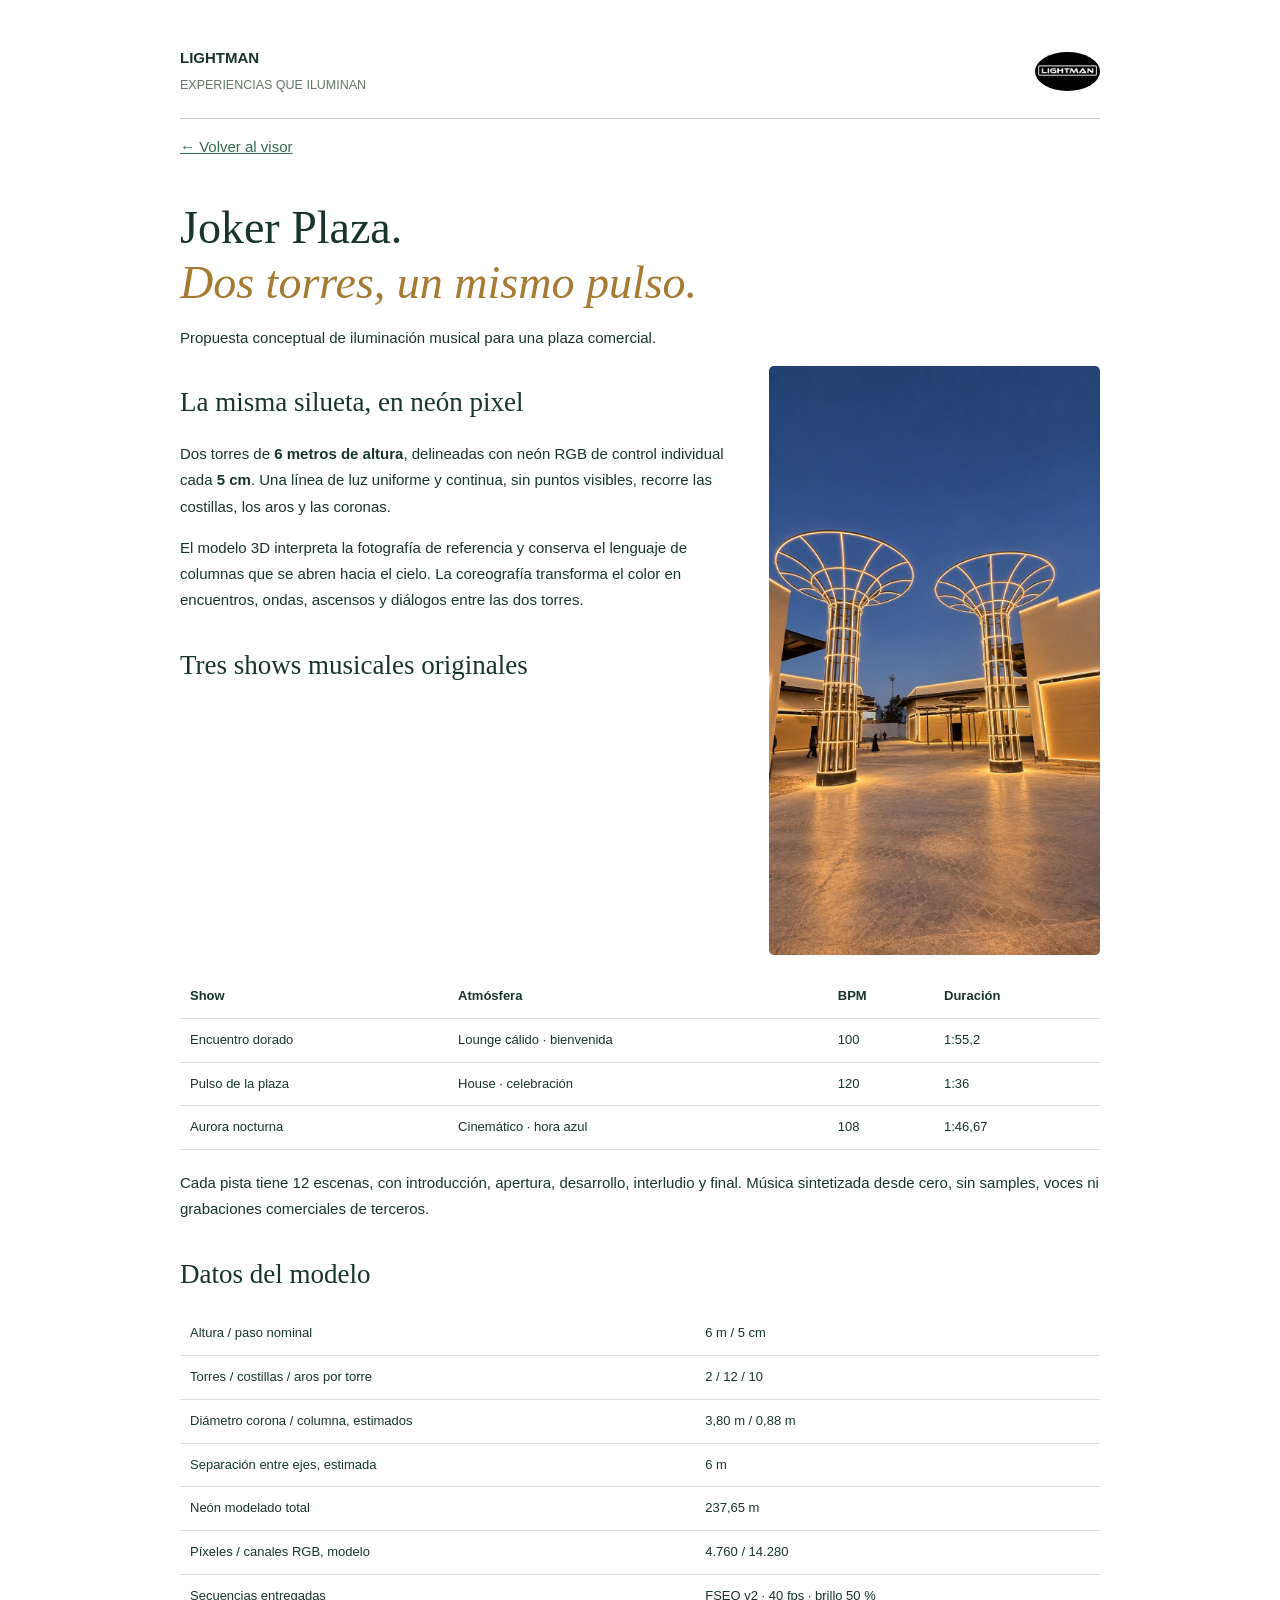
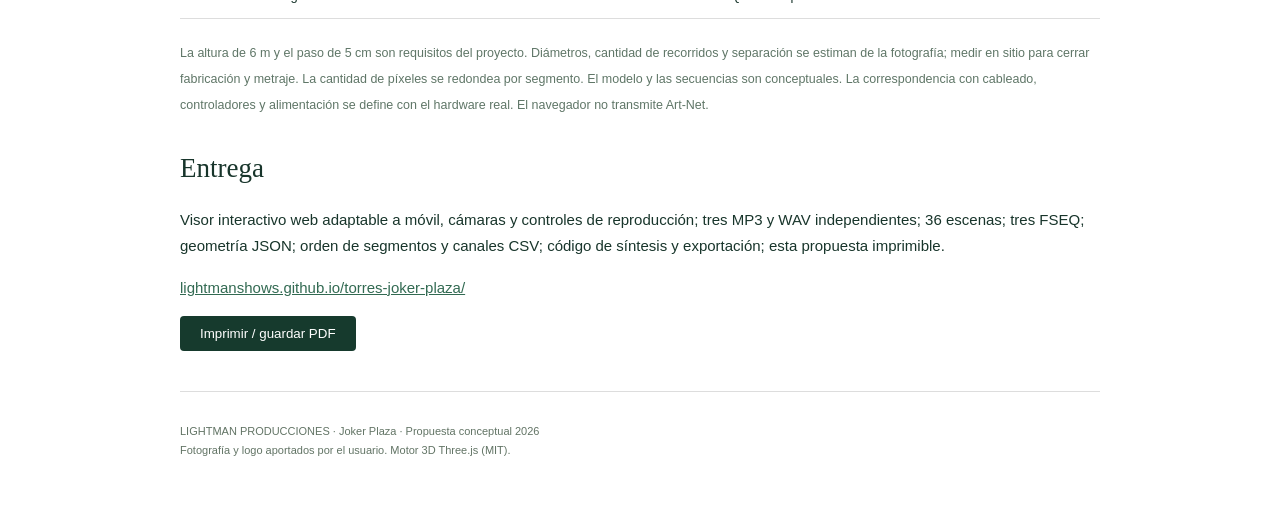
==== proyecto.html @ 211a5fc6 "Create Joker Plaza continuous pixel neon musical experience" ====
<!doctype html><html lang="es"><head><meta charset="utf-8"><meta name="viewport" content="width=device-width,initial-scale=1"><title>Joker Plaza · Propuesta LIGHTMAN</title><style>body{font:15px/1.75 Arial,sans-serif;color:#18352b;max-width:920px;padding:45px 6%;margin:auto}header{display:flex;justify-content:space-between;align-items:center;border-bottom:1px solid #ccc;padding-bottom:20px}header img{width:65px;border-radius:50%}h1,h2{font-family:Georgia,serif;font-weight:400;line-height:1.2}h1{font-size:46px;margin:40px 0 15px}h2{font-size:27px;margin-top:35px}em{color:#a67a30}small{color:#5f7667}table{border-collapse:collapse;width:100%;font-size:13px;margin:20px 0}th,td{border-bottom:1px solid #ddd;text-align:left;padding:10px}a{color:#326a52}.reference{float:right;width:36%;margin:0 0 20px 30px;border-radius:5px}button{padding:10px 20px;cursor:pointer;background:#163a2d;color:white;border:0;border-radius:4px}footer{clear:both;padding-top:30px;margin-top:40px;border-top:1px solid #ddd;font-size:11px;color:#627465}@media print{body{padding:0;font-size:11px;max-width:none}header img{width:45px}h1{font-size:34px}h2{font-size:22px}button,.nav{display:none}.reference{width:30%}h2,table{break-inside:avoid}a{color:inherit;text-decoration:none}@page{size:A4;margin:18mm}}</style></head><body><header><div><b>LIGHTMAN</b><br><small>EXPERIENCIAS QUE ILUMINAN</small></div><img src="assets/lightman.jpg" alt="LIGHTMAN"></header><p class="nav"><a href="index.html">← Volver al visor</a></p><h1>Joker Plaza.<br><em>Dos torres, un mismo pulso.</em></h1><p>Propuesta conceptual de iluminación musical para una plaza comercial.</p><img class="reference" src="assets/referencia-torres.jpg" alt="Estructuras de referencia"><h2>La misma silueta, en neón pixel</h2><p>Dos torres de <b>6 metros de altura</b>, delineadas con neón RGB de control individual cada <b>5 cm</b>. Una línea de luz uniforme y continua, sin puntos visibles, recorre las costillas, los aros y las coronas.</p><p>El modelo 3D interpreta la fotografía de referencia y conserva el lenguaje de columnas que se abren hacia el cielo. La coreografía transforma el color en encuentros, ondas, ascensos y diálogos entre las dos torres.</p><h2>Tres shows musicales originales</h2><table><thead><tr><th>Show</th><th>Atmósfera</th><th>BPM</th><th>Duración</th></tr></thead><tbody><tr><td>Encuentro dorado</td><td>Lounge cálido · bienvenida</td><td>100</td><td>1:55,2</td></tr><tr><td>Pulso de la plaza</td><td>House · celebración</td><td>120</td><td>1:36</td></tr><tr><td>Aurora nocturna</td><td>Cinemático · hora azul</td><td>108</td><td>1:46,67</td></tr></tbody></table><p>Cada pista tiene 12 escenas, con introducción, apertura, desarrollo, interludio y final. Música sintetizada desde cero, sin samples, voces ni grabaciones comerciales de terceros.</p><h2>Datos del modelo</h2><table><tbody><tr><td>Altura / paso nominal</td><td>6 m / 5 cm</td></tr><tr><td>Torres / costillas / aros por torre</td><td>2 / 12 / 10</td></tr><tr><td>Diámetro corona / columna, estimados</td><td>3,80 m / 0,88 m</td></tr><tr><td>Separación entre ejes, estimada</td><td>6 m</td></tr><tr><td>Neón modelado total</td><td>237,65 m</td></tr><tr><td>Píxeles / canales RGB, modelo</td><td>4.760 / 14.280</td></tr><tr><td>Secuencias entregadas</td><td>FSEQ v2 · 40 fps · brillo 50 %</td></tr></tbody></table><p><small>La altura de 6 m y el paso de 5 cm son requisitos del proyecto. Diámetros, cantidad de recorridos y separación se estiman de la fotografía; medir en sitio para cerrar fabricación y metraje. La cantidad de píxeles se redondea por segmento. El modelo y las secuencias son conceptuales. La correspondencia con cableado, controladores y alimentación se define con el hardware real. El navegador no transmite Art-Net.</small></p><h2>Entrega</h2><p>Visor interactivo web adaptable a móvil, cámaras y controles de reproducción; tres MP3 y WAV independientes; 36 escenas; tres FSEQ; geometría JSON; orden de segmentos y canales CSV; código de síntesis y exportación; esta propuesta imprimible.</p><p><a href="https://lightmanshows.github.io/torres-joker-plaza/">lightmanshows.github.io/torres-joker-plaza/</a></p><button onclick="window.print()">Imprimir / guardar PDF</button><footer>LIGHTMAN PRODUCCIONES · Joker Plaza · Propuesta conceptual 2026<br>Fotografía y logo aportados por el usuario. Motor 3D Three.js (MIT).</footer></body></html>
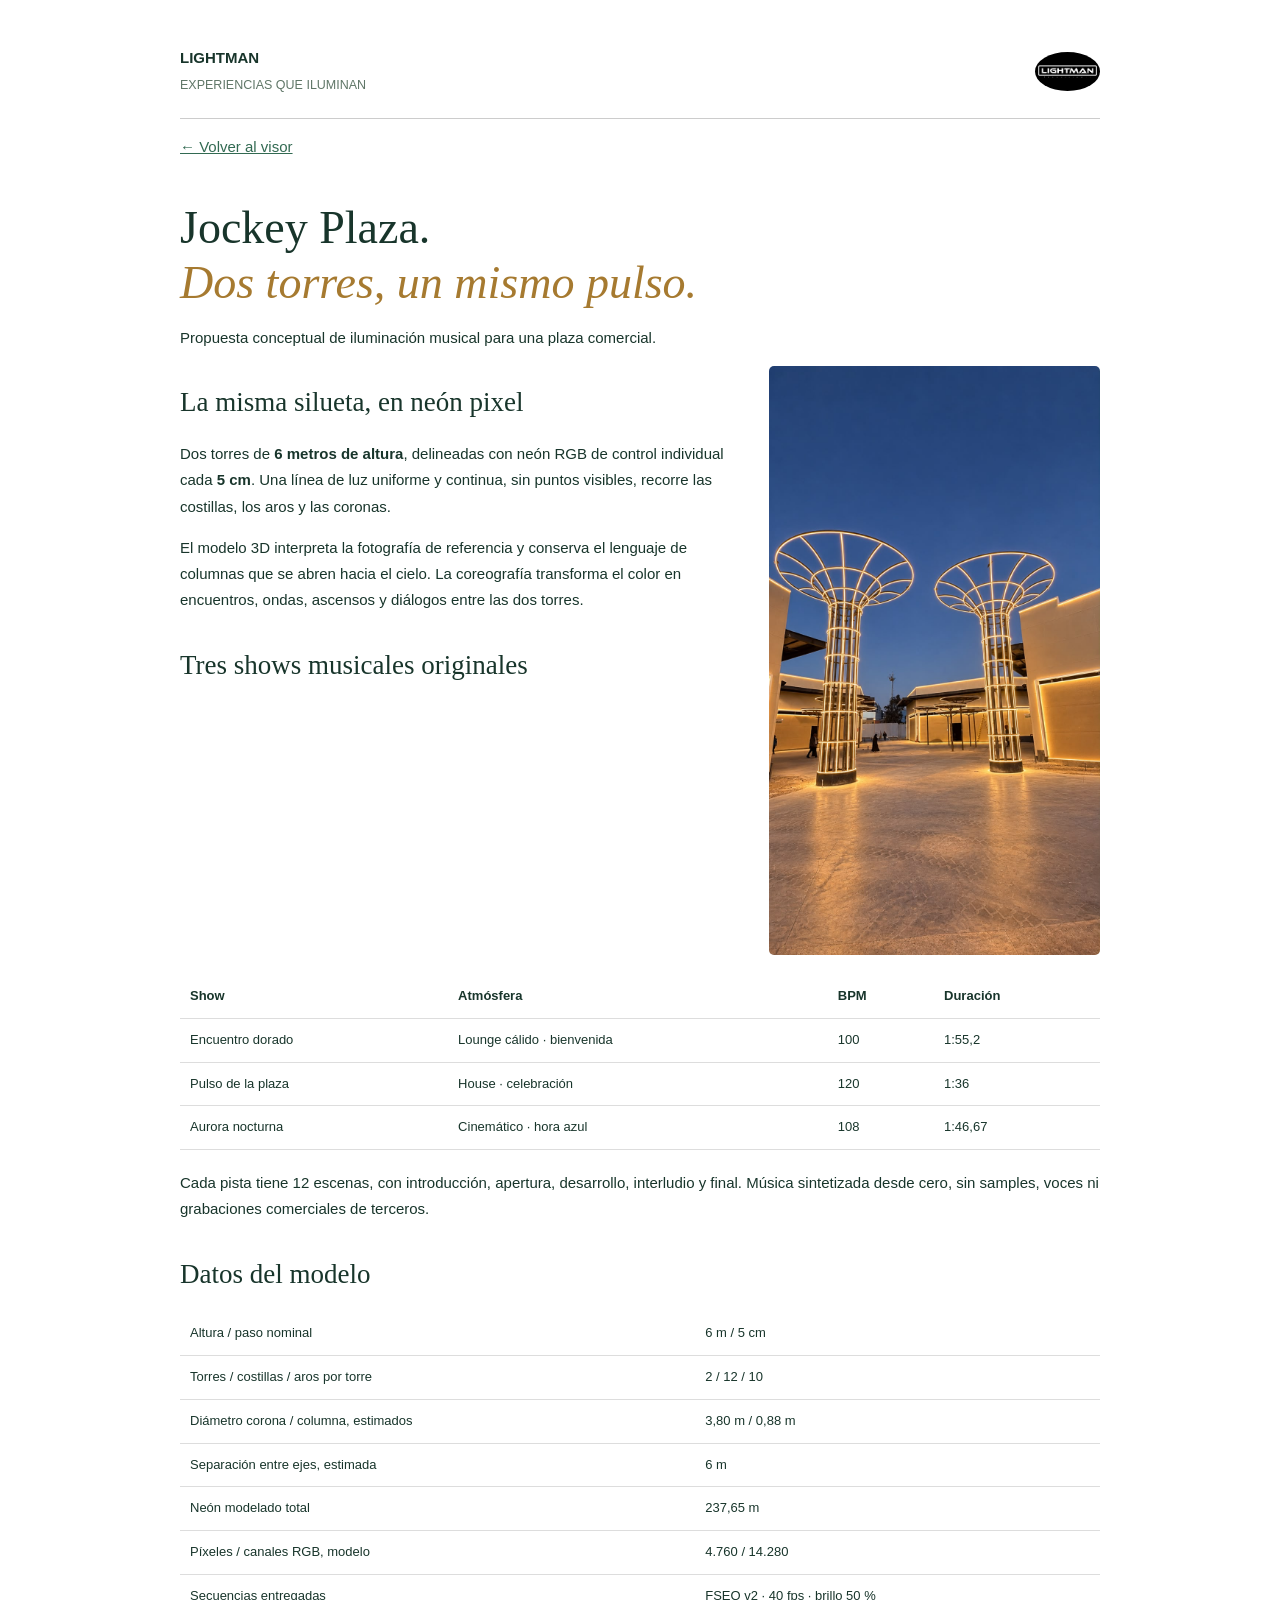
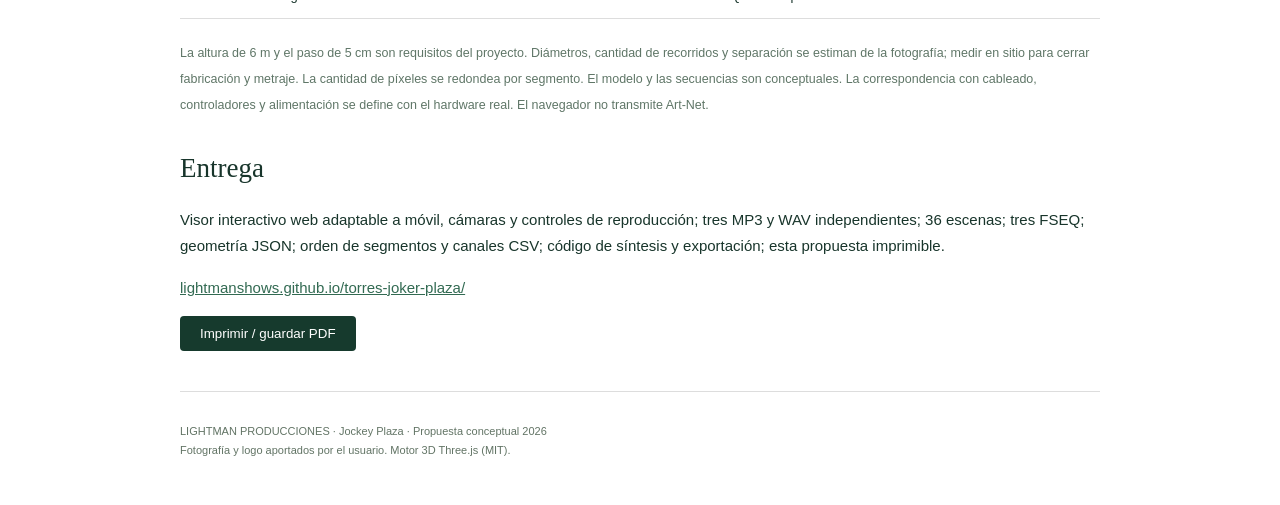
==== commit b9b1d29e: "Correct project name to Jockey Plaza" ====
--- a/proyecto.html
+++ b/proyecto.html
@@ -1 +1 @@
-<!doctype html><html lang="es"><head><meta charset="utf-8"><meta name="viewport" content="width=device-width,initial-scale=1"><title>Joker Plaza · Propuesta LIGHTMAN</title><style>body{font:15px/1.75 Arial,sans-serif;color:#18352b;max-width:920px;padding:45px 6%;margin:auto}header{display:flex;justify-content:space-between;align-items:center;border-bottom:1px solid #ccc;padding-bottom:20px}header img{width:65px;border-radius:50%}h1,h2{font-family:Georgia,serif;font-weight:400;line-height:1.2}h1{font-size:46px;margin:40px 0 15px}h2{font-size:27px;margin-top:35px}em{color:#a67a30}small{color:#5f7667}table{border-collapse:collapse;width:100%;font-size:13px;margin:20px 0}th,td{border-bottom:1px solid #ddd;text-align:left;padding:10px}a{color:#326a52}.reference{float:right;width:36%;margin:0 0 20px 30px;border-radius:5px}button{padding:10px 20px;cursor:pointer;background:#163a2d;color:white;border:0;border-radius:4px}footer{clear:both;padding-top:30px;margin-top:40px;border-top:1px solid #ddd;font-size:11px;color:#627465}@media print{body{padding:0;font-size:11px;max-width:none}header img{width:45px}h1{font-size:34px}h2{font-size:22px}button,.nav{display:none}.reference{width:30%}h2,table{break-inside:avoid}a{color:inherit;text-decoration:none}@page{size:A4;margin:18mm}}</style></head><body><header><div><b>LIGHTMAN</b><br><small>EXPERIENCIAS QUE ILUMINAN</small></div><img src="assets/lightman.jpg" alt="LIGHTMAN"></header><p class="nav"><a href="index.html">← Volver al visor</a></p><h1>Joker Plaza.<br><em>Dos torres, un mismo pulso.</em></h1><p>Propuesta conceptual de iluminación musical para una plaza comercial.</p><img class="reference" src="assets/referencia-torres.jpg" alt="Estructuras de referencia"><h2>La misma silueta, en neón pixel</h2><p>Dos torres de <b>6 metros de altura</b>, delineadas con neón RGB de control individual cada <b>5 cm</b>. Una línea de luz uniforme y continua, sin puntos visibles, recorre las costillas, los aros y las coronas.</p><p>El modelo 3D interpreta la fotografía de referencia y conserva el lenguaje de columnas que se abren hacia el cielo. La coreografía transforma el color en encuentros, ondas, ascensos y diálogos entre las dos torres.</p><h2>Tres shows musicales originales</h2><table><thead><tr><th>Show</th><th>Atmósfera</th><th>BPM</th><th>Duración</th></tr></thead><tbody><tr><td>Encuentro dorado</td><td>Lounge cálido · bienvenida</td><td>100</td><td>1:55,2</td></tr><tr><td>Pulso de la plaza</td><td>House · celebración</td><td>120</td><td>1:36</td></tr><tr><td>Aurora nocturna</td><td>Cinemático · hora azul</td><td>108</td><td>1:46,67</td></tr></tbody></table><p>Cada pista tiene 12 escenas, con introducción, apertura, desarrollo, interludio y final. Música sintetizada desde cero, sin samples, voces ni grabaciones comerciales de terceros.</p><h2>Datos del modelo</h2><table><tbody><tr><td>Altura / paso nominal</td><td>6 m / 5 cm</td></tr><tr><td>Torres / costillas / aros por torre</td><td>2 / 12 / 10</td></tr><tr><td>Diámetro corona / columna, estimados</td><td>3,80 m / 0,88 m</td></tr><tr><td>Separación entre ejes, estimada</td><td>6 m</td></tr><tr><td>Neón modelado total</td><td>237,65 m</td></tr><tr><td>Píxeles / canales RGB, modelo</td><td>4.760 / 14.280</td></tr><tr><td>Secuencias entregadas</td><td>FSEQ v2 · 40 fps · brillo 50 %</td></tr></tbody></table><p><small>La altura de 6 m y el paso de 5 cm son requisitos del proyecto. Diámetros, cantidad de recorridos y separación se estiman de la fotografía; medir en sitio para cerrar fabricación y metraje. La cantidad de píxeles se redondea por segmento. El modelo y las secuencias son conceptuales. La correspondencia con cableado, controladores y alimentación se define con el hardware real. El navegador no transmite Art-Net.</small></p><h2>Entrega</h2><p>Visor interactivo web adaptable a móvil, cámaras y controles de reproducción; tres MP3 y WAV independientes; 36 escenas; tres FSEQ; geometría JSON; orden de segmentos y canales CSV; código de síntesis y exportación; esta propuesta imprimible.</p><p><a href="https://lightmanshows.github.io/torres-joker-plaza/">lightmanshows.github.io/torres-joker-plaza/</a></p><button onclick="window.print()">Imprimir / guardar PDF</button><footer>LIGHTMAN PRODUCCIONES · Joker Plaza · Propuesta conceptual 2026<br>Fotografía y logo aportados por el usuario. Motor 3D Three.js (MIT).</footer></body></html>
+<!doctype html><html lang="es"><head><meta charset="utf-8"><meta name="viewport" content="width=device-width,initial-scale=1"><title>Jockey Plaza · Propuesta LIGHTMAN</title><style>body{font:15px/1.75 Arial,sans-serif;color:#18352b;max-width:920px;padding:45px 6%;margin:auto}header{display:flex;justify-content:space-between;align-items:center;border-bottom:1px solid #ccc;padding-bottom:20px}header img{width:65px;border-radius:50%}h1,h2{font-family:Georgia,serif;font-weight:400;line-height:1.2}h1{font-size:46px;margin:40px 0 15px}h2{font-size:27px;margin-top:35px}em{color:#a67a30}small{color:#5f7667}table{border-collapse:collapse;width:100%;font-size:13px;margin:20px 0}th,td{border-bottom:1px solid #ddd;text-align:left;padding:10px}a{color:#326a52}.reference{float:right;width:36%;margin:0 0 20px 30px;border-radius:5px}button{padding:10px 20px;cursor:pointer;background:#163a2d;color:white;border:0;border-radius:4px}footer{clear:both;padding-top:30px;margin-top:40px;border-top:1px solid #ddd;font-size:11px;color:#627465}@media print{body{padding:0;font-size:11px;max-width:none}header img{width:45px}h1{font-size:34px}h2{font-size:22px}button,.nav{display:none}.reference{width:30%}h2,table{break-inside:avoid}a{color:inherit;text-decoration:none}@page{size:A4;margin:18mm}}</style></head><body><header><div><b>LIGHTMAN</b><br><small>EXPERIENCIAS QUE ILUMINAN</small></div><img src="assets/lightman.jpg" alt="LIGHTMAN"></header><p class="nav"><a href="index.html">← Volver al visor</a></p><h1>Jockey Plaza.<br><em>Dos torres, un mismo pulso.</em></h1><p>Propuesta conceptual de iluminación musical para una plaza comercial.</p><img class="reference" src="assets/referencia-torres.jpg" alt="Estructuras de referencia"><h2>La misma silueta, en neón pixel</h2><p>Dos torres de <b>6 metros de altura</b>, delineadas con neón RGB de control individual cada <b>5 cm</b>. Una línea de luz uniforme y continua, sin puntos visibles, recorre las costillas, los aros y las coronas.</p><p>El modelo 3D interpreta la fotografía de referencia y conserva el lenguaje de columnas que se abren hacia el cielo. La coreografía transforma el color en encuentros, ondas, ascensos y diálogos entre las dos torres.</p><h2>Tres shows musicales originales</h2><table><thead><tr><th>Show</th><th>Atmósfera</th><th>BPM</th><th>Duración</th></tr></thead><tbody><tr><td>Encuentro dorado</td><td>Lounge cálido · bienvenida</td><td>100</td><td>1:55,2</td></tr><tr><td>Pulso de la plaza</td><td>House · celebración</td><td>120</td><td>1:36</td></tr><tr><td>Aurora nocturna</td><td>Cinemático · hora azul</td><td>108</td><td>1:46,67</td></tr></tbody></table><p>Cada pista tiene 12 escenas, con introducción, apertura, desarrollo, interludio y final. Música sintetizada desde cero, sin samples, voces ni grabaciones comerciales de terceros.</p><h2>Datos del modelo</h2><table><tbody><tr><td>Altura / paso nominal</td><td>6 m / 5 cm</td></tr><tr><td>Torres / costillas / aros por torre</td><td>2 / 12 / 10</td></tr><tr><td>Diámetro corona / columna, estimados</td><td>3,80 m / 0,88 m</td></tr><tr><td>Separación entre ejes, estimada</td><td>6 m</td></tr><tr><td>Neón modelado total</td><td>237,65 m</td></tr><tr><td>Píxeles / canales RGB, modelo</td><td>4.760 / 14.280</td></tr><tr><td>Secuencias entregadas</td><td>FSEQ v2 · 40 fps · brillo 50 %</td></tr></tbody></table><p><small>La altura de 6 m y el paso de 5 cm son requisitos del proyecto. Diámetros, cantidad de recorridos y separación se estiman de la fotografía; medir en sitio para cerrar fabricación y metraje. La cantidad de píxeles se redondea por segmento. El modelo y las secuencias son conceptuales. La correspondencia con cableado, controladores y alimentación se define con el hardware real. El navegador no transmite Art-Net.</small></p><h2>Entrega</h2><p>Visor interactivo web adaptable a móvil, cámaras y controles de reproducción; tres MP3 y WAV independientes; 36 escenas; tres FSEQ; geometría JSON; orden de segmentos y canales CSV; código de síntesis y exportación; esta propuesta imprimible.</p><p><a href="https://lightmanshows.github.io/torres-joker-plaza/">lightmanshows.github.io/torres-joker-plaza/</a></p><button onclick="window.print()">Imprimir / guardar PDF</button><footer>LIGHTMAN PRODUCCIONES · Jockey Plaza · Propuesta conceptual 2026<br>Fotografía y logo aportados por el usuario. Motor 3D Three.js (MIT).</footer></body></html>
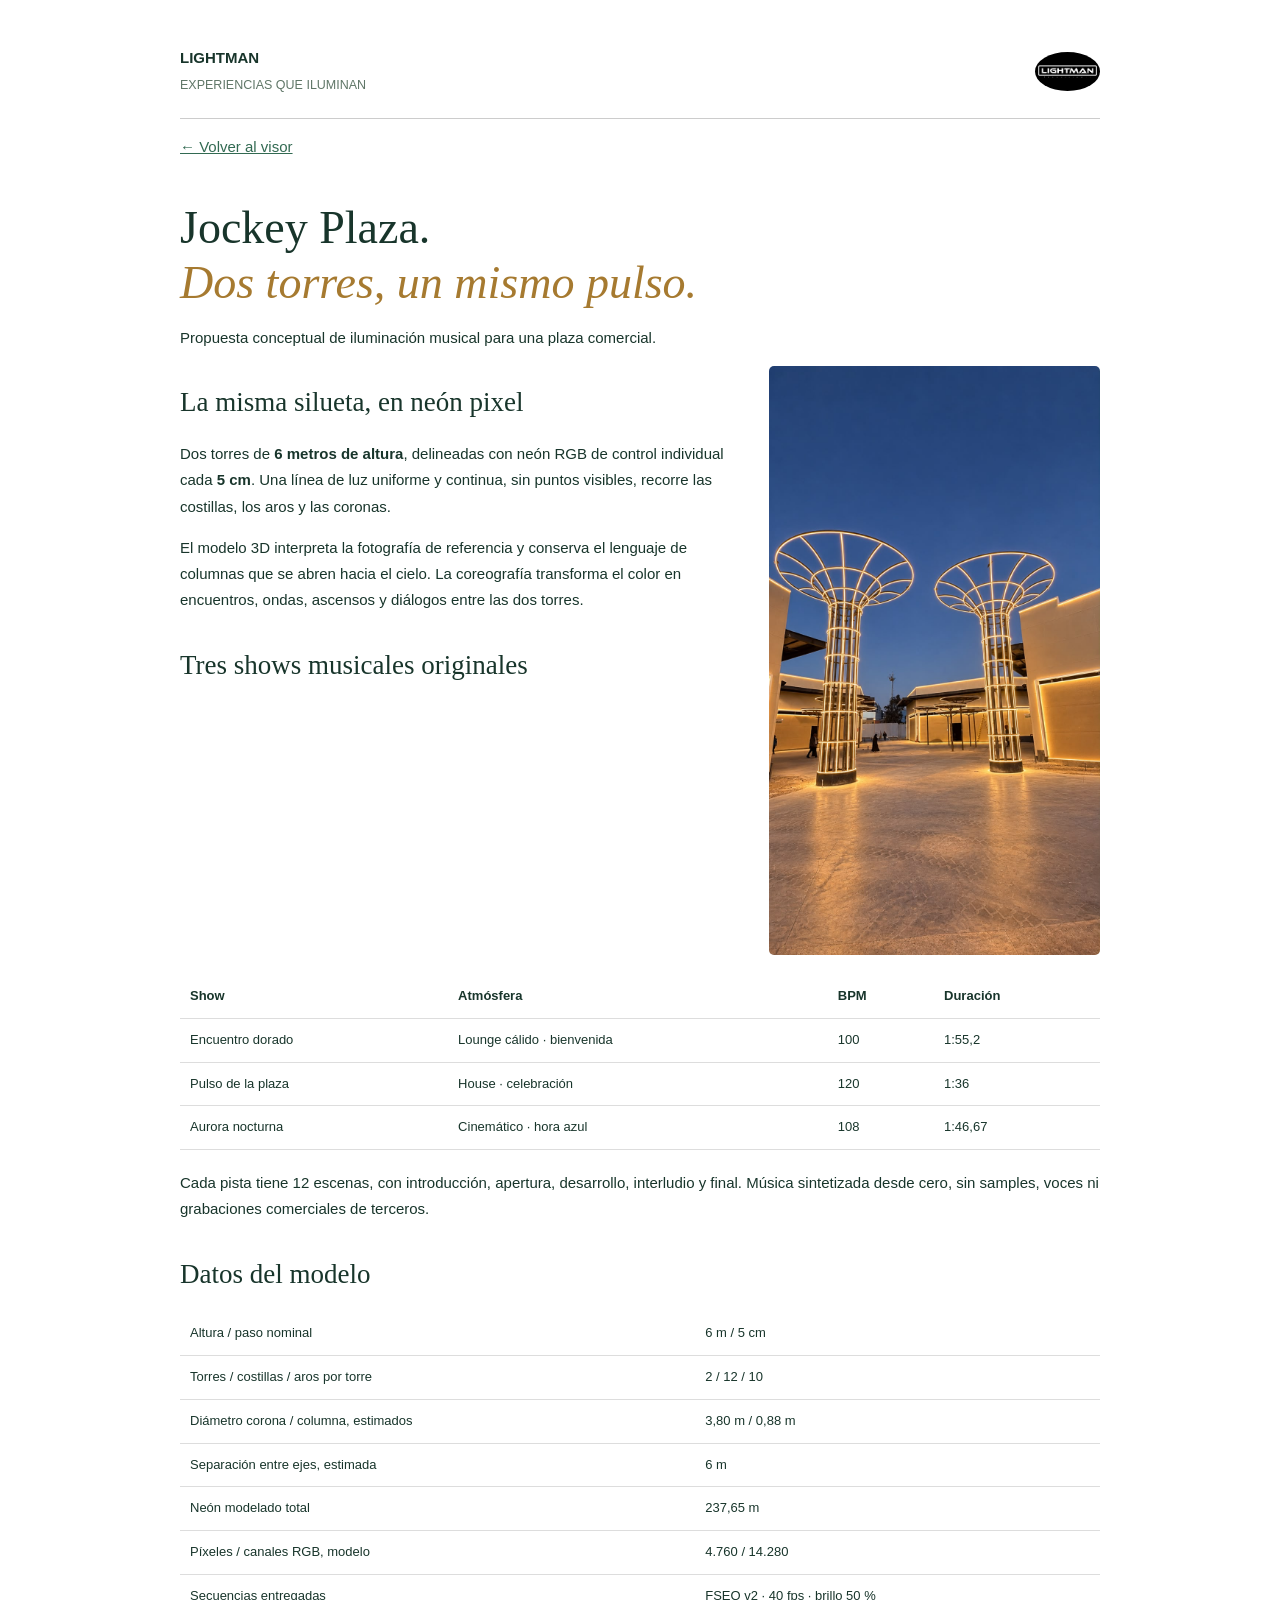
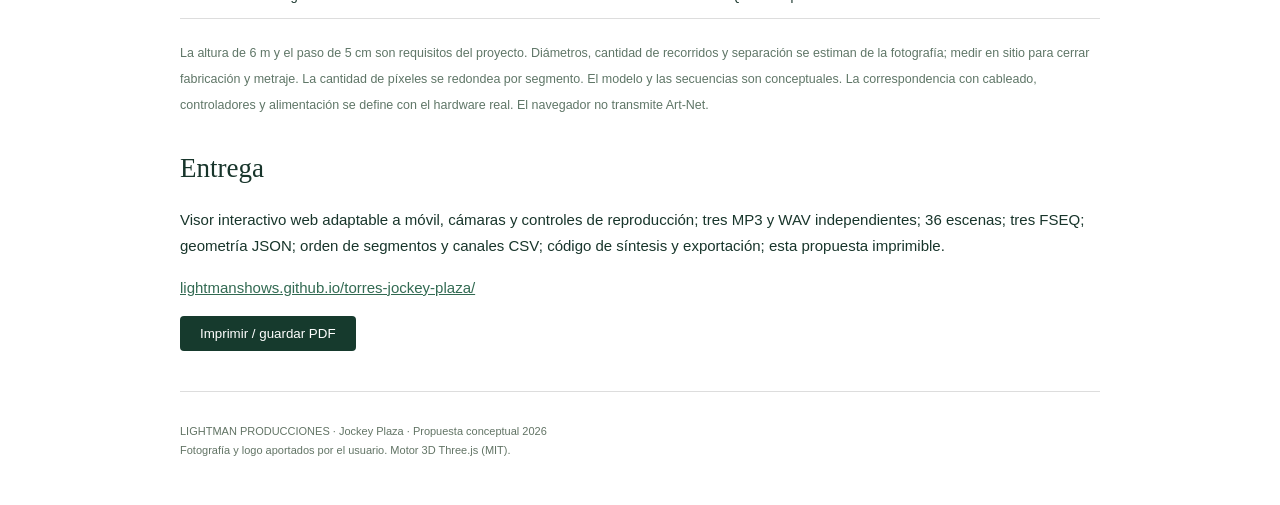
==== commit 3d6900bf: "Update public URL to torres-jockey-plaza" ====
--- a/proyecto.html
+++ b/proyecto.html
@@ -1 +1 @@
-<!doctype html><html lang="es"><head><meta charset="utf-8"><meta name="viewport" content="width=device-width,initial-scale=1"><title>Jockey Plaza · Propuesta LIGHTMAN</title><style>body{font:15px/1.75 Arial,sans-serif;color:#18352b;max-width:920px;padding:45px 6%;margin:auto}header{display:flex;justify-content:space-between;align-items:center;border-bottom:1px solid #ccc;padding-bottom:20px}header img{width:65px;border-radius:50%}h1,h2{font-family:Georgia,serif;font-weight:400;line-height:1.2}h1{font-size:46px;margin:40px 0 15px}h2{font-size:27px;margin-top:35px}em{color:#a67a30}small{color:#5f7667}table{border-collapse:collapse;width:100%;font-size:13px;margin:20px 0}th,td{border-bottom:1px solid #ddd;text-align:left;padding:10px}a{color:#326a52}.reference{float:right;width:36%;margin:0 0 20px 30px;border-radius:5px}button{padding:10px 20px;cursor:pointer;background:#163a2d;color:white;border:0;border-radius:4px}footer{clear:both;padding-top:30px;margin-top:40px;border-top:1px solid #ddd;font-size:11px;color:#627465}@media print{body{padding:0;font-size:11px;max-width:none}header img{width:45px}h1{font-size:34px}h2{font-size:22px}button,.nav{display:none}.reference{width:30%}h2,table{break-inside:avoid}a{color:inherit;text-decoration:none}@page{size:A4;margin:18mm}}</style></head><body><header><div><b>LIGHTMAN</b><br><small>EXPERIENCIAS QUE ILUMINAN</small></div><img src="assets/lightman.jpg" alt="LIGHTMAN"></header><p class="nav"><a href="index.html">← Volver al visor</a></p><h1>Jockey Plaza.<br><em>Dos torres, un mismo pulso.</em></h1><p>Propuesta conceptual de iluminación musical para una plaza comercial.</p><img class="reference" src="assets/referencia-torres.jpg" alt="Estructuras de referencia"><h2>La misma silueta, en neón pixel</h2><p>Dos torres de <b>6 metros de altura</b>, delineadas con neón RGB de control individual cada <b>5 cm</b>. Una línea de luz uniforme y continua, sin puntos visibles, recorre las costillas, los aros y las coronas.</p><p>El modelo 3D interpreta la fotografía de referencia y conserva el lenguaje de columnas que se abren hacia el cielo. La coreografía transforma el color en encuentros, ondas, ascensos y diálogos entre las dos torres.</p><h2>Tres shows musicales originales</h2><table><thead><tr><th>Show</th><th>Atmósfera</th><th>BPM</th><th>Duración</th></tr></thead><tbody><tr><td>Encuentro dorado</td><td>Lounge cálido · bienvenida</td><td>100</td><td>1:55,2</td></tr><tr><td>Pulso de la plaza</td><td>House · celebración</td><td>120</td><td>1:36</td></tr><tr><td>Aurora nocturna</td><td>Cinemático · hora azul</td><td>108</td><td>1:46,67</td></tr></tbody></table><p>Cada pista tiene 12 escenas, con introducción, apertura, desarrollo, interludio y final. Música sintetizada desde cero, sin samples, voces ni grabaciones comerciales de terceros.</p><h2>Datos del modelo</h2><table><tbody><tr><td>Altura / paso nominal</td><td>6 m / 5 cm</td></tr><tr><td>Torres / costillas / aros por torre</td><td>2 / 12 / 10</td></tr><tr><td>Diámetro corona / columna, estimados</td><td>3,80 m / 0,88 m</td></tr><tr><td>Separación entre ejes, estimada</td><td>6 m</td></tr><tr><td>Neón modelado total</td><td>237,65 m</td></tr><tr><td>Píxeles / canales RGB, modelo</td><td>4.760 / 14.280</td></tr><tr><td>Secuencias entregadas</td><td>FSEQ v2 · 40 fps · brillo 50 %</td></tr></tbody></table><p><small>La altura de 6 m y el paso de 5 cm son requisitos del proyecto. Diámetros, cantidad de recorridos y separación se estiman de la fotografía; medir en sitio para cerrar fabricación y metraje. La cantidad de píxeles se redondea por segmento. El modelo y las secuencias son conceptuales. La correspondencia con cableado, controladores y alimentación se define con el hardware real. El navegador no transmite Art-Net.</small></p><h2>Entrega</h2><p>Visor interactivo web adaptable a móvil, cámaras y controles de reproducción; tres MP3 y WAV independientes; 36 escenas; tres FSEQ; geometría JSON; orden de segmentos y canales CSV; código de síntesis y exportación; esta propuesta imprimible.</p><p><a href="https://lightmanshows.github.io/torres-joker-plaza/">lightmanshows.github.io/torres-joker-plaza/</a></p><button onclick="window.print()">Imprimir / guardar PDF</button><footer>LIGHTMAN PRODUCCIONES · Jockey Plaza · Propuesta conceptual 2026<br>Fotografía y logo aportados por el usuario. Motor 3D Three.js (MIT).</footer></body></html>
+<!doctype html><html lang="es"><head><meta charset="utf-8"><meta name="viewport" content="width=device-width,initial-scale=1"><title>Jockey Plaza · Propuesta LIGHTMAN</title><style>body{font:15px/1.75 Arial,sans-serif;color:#18352b;max-width:920px;padding:45px 6%;margin:auto}header{display:flex;justify-content:space-between;align-items:center;border-bottom:1px solid #ccc;padding-bottom:20px}header img{width:65px;border-radius:50%}h1,h2{font-family:Georgia,serif;font-weight:400;line-height:1.2}h1{font-size:46px;margin:40px 0 15px}h2{font-size:27px;margin-top:35px}em{color:#a67a30}small{color:#5f7667}table{border-collapse:collapse;width:100%;font-size:13px;margin:20px 0}th,td{border-bottom:1px solid #ddd;text-align:left;padding:10px}a{color:#326a52}.reference{float:right;width:36%;margin:0 0 20px 30px;border-radius:5px}button{padding:10px 20px;cursor:pointer;background:#163a2d;color:white;border:0;border-radius:4px}footer{clear:both;padding-top:30px;margin-top:40px;border-top:1px solid #ddd;font-size:11px;color:#627465}@media print{body{padding:0;font-size:11px;max-width:none}header img{width:45px}h1{font-size:34px}h2{font-size:22px}button,.nav{display:none}.reference{width:30%}h2,table{break-inside:avoid}a{color:inherit;text-decoration:none}@page{size:A4;margin:18mm}}</style></head><body><header><div><b>LIGHTMAN</b><br><small>EXPERIENCIAS QUE ILUMINAN</small></div><img src="assets/lightman.jpg" alt="LIGHTMAN"></header><p class="nav"><a href="index.html">← Volver al visor</a></p><h1>Jockey Plaza.<br><em>Dos torres, un mismo pulso.</em></h1><p>Propuesta conceptual de iluminación musical para una plaza comercial.</p><img class="reference" src="assets/referencia-torres.jpg" alt="Estructuras de referencia"><h2>La misma silueta, en neón pixel</h2><p>Dos torres de <b>6 metros de altura</b>, delineadas con neón RGB de control individual cada <b>5 cm</b>. Una línea de luz uniforme y continua, sin puntos visibles, recorre las costillas, los aros y las coronas.</p><p>El modelo 3D interpreta la fotografía de referencia y conserva el lenguaje de columnas que se abren hacia el cielo. La coreografía transforma el color en encuentros, ondas, ascensos y diálogos entre las dos torres.</p><h2>Tres shows musicales originales</h2><table><thead><tr><th>Show</th><th>Atmósfera</th><th>BPM</th><th>Duración</th></tr></thead><tbody><tr><td>Encuentro dorado</td><td>Lounge cálido · bienvenida</td><td>100</td><td>1:55,2</td></tr><tr><td>Pulso de la plaza</td><td>House · celebración</td><td>120</td><td>1:36</td></tr><tr><td>Aurora nocturna</td><td>Cinemático · hora azul</td><td>108</td><td>1:46,67</td></tr></tbody></table><p>Cada pista tiene 12 escenas, con introducción, apertura, desarrollo, interludio y final. Música sintetizada desde cero, sin samples, voces ni grabaciones comerciales de terceros.</p><h2>Datos del modelo</h2><table><tbody><tr><td>Altura / paso nominal</td><td>6 m / 5 cm</td></tr><tr><td>Torres / costillas / aros por torre</td><td>2 / 12 / 10</td></tr><tr><td>Diámetro corona / columna, estimados</td><td>3,80 m / 0,88 m</td></tr><tr><td>Separación entre ejes, estimada</td><td>6 m</td></tr><tr><td>Neón modelado total</td><td>237,65 m</td></tr><tr><td>Píxeles / canales RGB, modelo</td><td>4.760 / 14.280</td></tr><tr><td>Secuencias entregadas</td><td>FSEQ v2 · 40 fps · brillo 50 %</td></tr></tbody></table><p><small>La altura de 6 m y el paso de 5 cm son requisitos del proyecto. Diámetros, cantidad de recorridos y separación se estiman de la fotografía; medir en sitio para cerrar fabricación y metraje. La cantidad de píxeles se redondea por segmento. El modelo y las secuencias son conceptuales. La correspondencia con cableado, controladores y alimentación se define con el hardware real. El navegador no transmite Art-Net.</small></p><h2>Entrega</h2><p>Visor interactivo web adaptable a móvil, cámaras y controles de reproducción; tres MP3 y WAV independientes; 36 escenas; tres FSEQ; geometría JSON; orden de segmentos y canales CSV; código de síntesis y exportación; esta propuesta imprimible.</p><p><a href="https://lightmanshows.github.io/torres-jockey-plaza/">lightmanshows.github.io/torres-jockey-plaza/</a></p><button onclick="window.print()">Imprimir / guardar PDF</button><footer>LIGHTMAN PRODUCCIONES · Jockey Plaza · Propuesta conceptual 2026<br>Fotografía y logo aportados por el usuario. Motor 3D Three.js (MIT).</footer></body></html>
